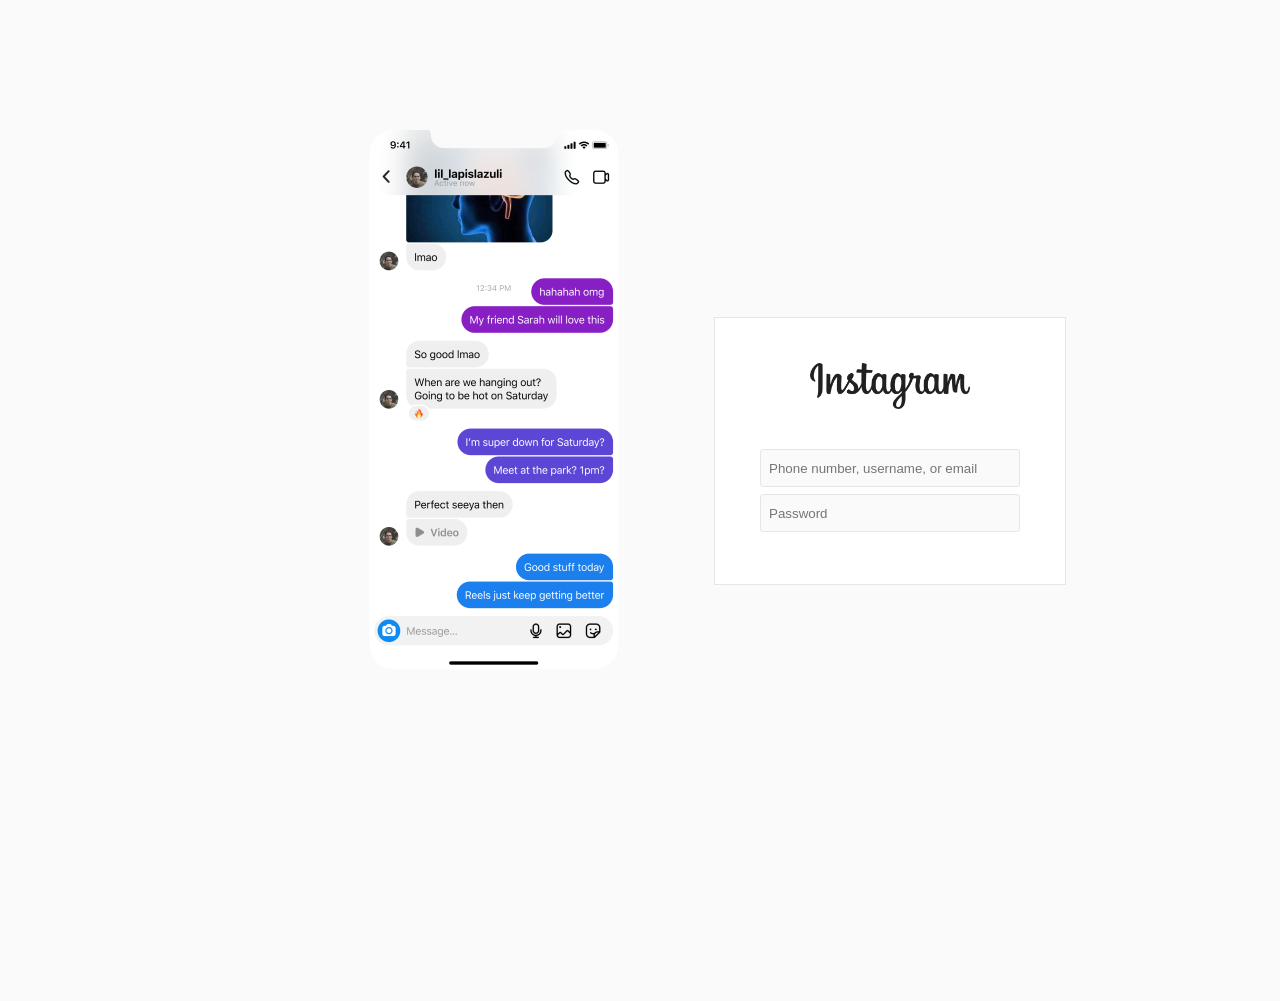
==== Instagram/login_page.html @ 706d497e "Co-authored-by: Gabriel Silva <GabrielSilvaMEL@users.noreply.github.com>" ====
<!DOCTYPE html>
<html lang="en">
<head>
    <meta charset="UTF-8">
    <meta http-equiv="X-UA-Compatible" content="IE=edge">
    <meta name="viewport" content="width=device-width, initial-scale=1.0">
    <title>Instagram</title>

    <link rel="icon" href="imgs/icon.png">

	<style>
        input{
            padding: 9px 0 7px 8px;
            margin-bottom: 7px;
            background-color: hsl(0deg 0% 98%);
            border-radius: 3px;
            border-color: #e6e6e6;
            border-style: solid;
            border-width: 1px;
            height: 20px;
        }
        input:focus{
            border: 1px solid rgb(139, 139, 139);
        }

	</style>
</head>
<body style="background-color: #fafafa; height: 100vh; margin: 0px; margin-top: 11.2vh">
	<!--#DIV-Main-->
    <div 
		style="display: flex;
        flex-direction: row;
        flex-wrap: nowrap;
        align-content: center;
        justify-content: center;
        align-items: center;">

		<!--#Left-->
        <div class="left" 
        style="
            height: 700px; 
            width: 500px; 
            background-image:url(https://www.instagram.com/static/images/homepage/phones/home-phones.png/1dc085cdb87d.png); 
            background-repeat: no-repeat;">

            <img src="imgs/phone_screen.png" 
            style="
                position: relative; 
                top: 28px; 
                left: 155px;">
        </div><!--#end-left-->
        
		<!--#Right-->
        <div class="right" 
            style="
                border-style: solid; 
                border-width: 1px; 
                border-color: #e6e6e6;">

            <div 
			style="
				display: flex;
				flex-direction: column;
				flex-wrap: nowrap;
				align-content: center;
				align-items: stretch;
				justify-content: center;
				width: 260px;
                padding: 45px;
                background-color: #ffffff;">

                <img src="imgs/logo.png" 
					style="padding: 0px 50px 0px 50px; margin-bottom: 40px;"
				>
                <input type="text" placeholder="Phone number, username, or email">
                <input type="password" placeholder="Password">
            </div>
        </div><!--#end-right-->
    </div><!--#end-div-main-->
</body>
</html>
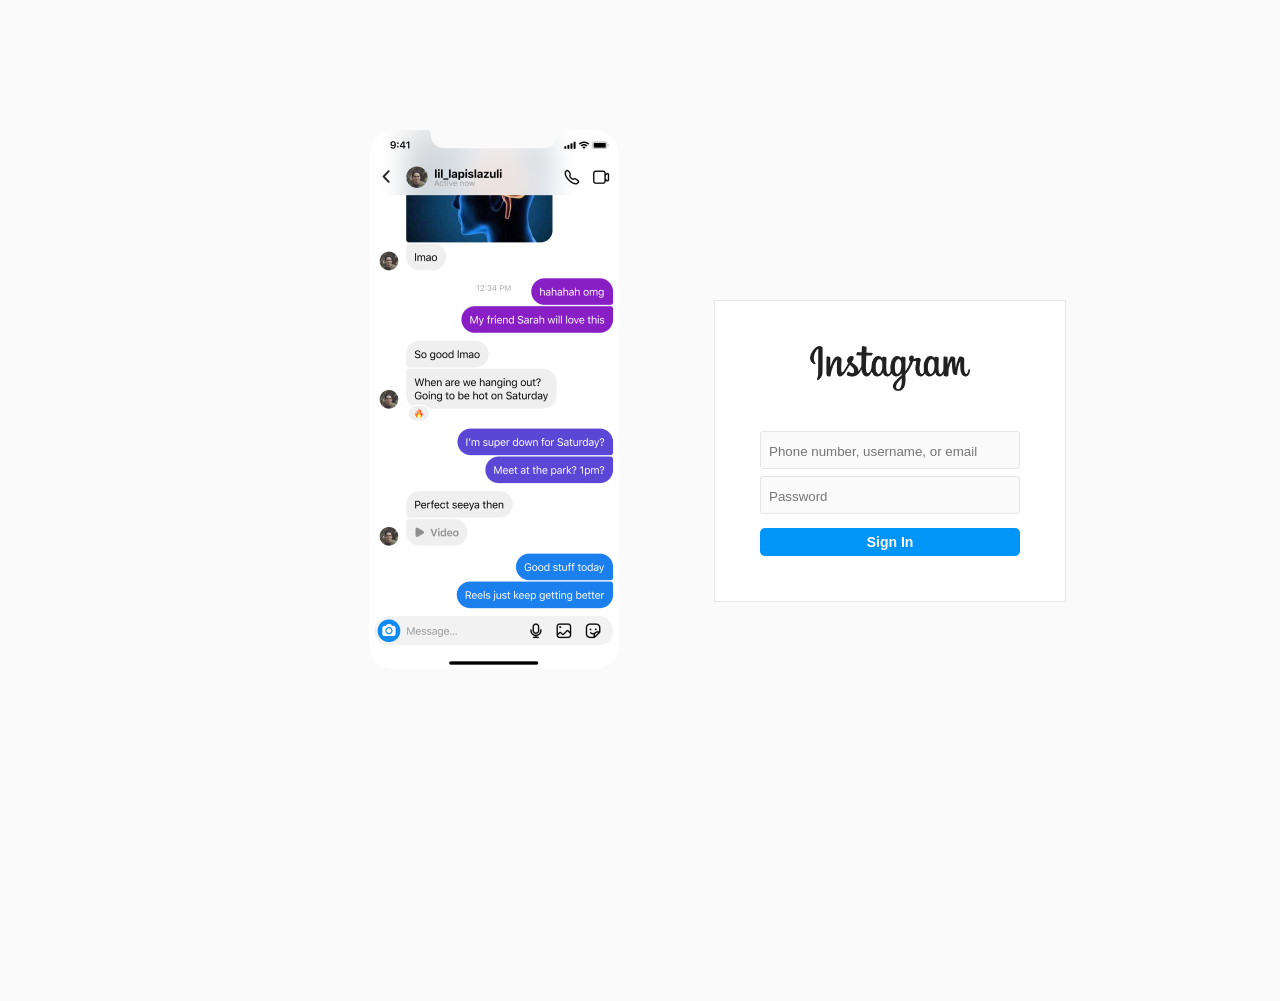
==== commit c68f99ec: "update" ====
--- a/Instagram/login_page.html
+++ b/Instagram/login_page.html
@@ -6,44 +6,18 @@
     <meta name="viewport" content="width=device-width, initial-scale=1.0">
     <title>Instagram</title>
 
+    <link rel="stylesheet" href="style.css">
     <link rel="icon" href="imgs/icon.png">
+</head>
 
-	<style>
-        input{
-            padding: 9px 0 7px 8px;
-            margin-bottom: 7px;
-            background-color: hsl(0deg 0% 98%);
-            border-radius: 3px;
-            border-color: #e6e6e6;
-            border-style: solid;
-            border-width: 1px;
-            height: 20px;
-        }
-        input:focus{
-            border: 1px solid rgb(139, 139, 139);
-        }
+<body style="background-color: #fafafa; height: 100vh; margin: 0px; margin-top: 11.2vh">
 
-	</style>
-</head>
-<body style="background-color: #fafafa; height: 100vh; margin: 0px; margin-top: 11.2vh">
 	<!--#DIV-Main-->
-    <div 
-		style="display: flex;
-        flex-direction: row;
-        flex-wrap: nowrap;
-        align-content: center;
-        justify-content: center;
-        align-items: center;">
+    <div class="mainDIV">
 
 		<!--#Left-->
-        <div class="left" 
-        style="
-            height: 700px; 
-            width: 500px; 
-            background-image:url(https://www.instagram.com/static/images/homepage/phones/home-phones.png/1dc085cdb87d.png); 
-            background-repeat: no-repeat;">
-
-            <img src="imgs/phone_screen.png" 
+        <div class="leftDIV">
+            <img class="phone_scr" src="imgs/phone_screen.png" 
             style="
                 position: relative; 
                 top: 28px; 
@@ -51,31 +25,18 @@
         </div><!--#end-left-->
         
 		<!--#Right-->
-        <div class="right" 
-            style="
-                border-style: solid; 
-                border-width: 1px; 
-                border-color: #e6e6e6;">
-
-            <div 
-			style="
-				display: flex;
-				flex-direction: column;
-				flex-wrap: nowrap;
-				align-content: center;
-				align-items: stretch;
-				justify-content: center;
-				width: 260px;
-                padding: 45px;
-                background-color: #ffffff;">
-
+        <div class="rightDIV">
+            <div class="rightDIV_container">
                 <img src="imgs/logo.png" 
 					style="padding: 0px 50px 0px 50px; margin-bottom: 40px;"
 				>
                 <input type="text" placeholder="Phone number, username, or email">
                 <input type="password" placeholder="Password">
+
+                <button type="button">Sign In</button>
             </div>
         </div><!--#end-right-->
     </div><!--#end-div-main-->
+    
 </body>
 </html>
--- a/Instagram/style.css
+++ b/Instagram/style.css
@@ -0,0 +1,63 @@
+body, input, button{
+    font-family: -apple-system,BlinkMacSystemFont,"Segoe UI",Roboto,Helvetica,Arial,sans-serif;
+}
+
+input{
+    padding: 9px 0 7px 8px;
+    margin-bottom: 7px;
+    background-color: hsl(0deg 0% 98%);
+    border-radius: 3px;
+    border-color: #e6e6e6;
+    border-style: solid;
+    border-width: 1px;
+    height: 20px;
+}
+
+button {
+    background-color: #0095F6;
+    border: none;
+    color: white;
+    padding: 6px 9px;
+    text-align: center;
+    text-decoration: none;
+    display: inline-block;
+    font-size: 14px;
+    font-weight: 600;
+    cursor: pointer;
+    border-radius: 5px;
+    margin-top: 7px;
+}
+
+.mainDIV{
+    display: flex;
+    flex-direction: row;
+    flex-wrap: nowrap;
+    align-content: center;
+    justify-content: center;
+    align-items: center;
+}
+
+.leftDIV{
+    height: 700px; 
+    width: 500px; 
+    background-image:url(https://www.instagram.com/static/images/homepage/phones/home-phones.png/1dc085cdb87d.png); 
+    background-repeat: no-repeat;
+}
+
+.rightDIV{
+    border-style: solid; 
+    border-width: 1px; 
+    border-color: #e6e6e6;
+}
+
+.rightDIV_container{
+    display: flex;
+    flex-direction: column;
+    flex-wrap: nowrap;
+    align-content: center;
+    align-items: stretch;
+    justify-content: center;
+    width: 260px;
+    padding: 45px;
+    background-color: #ffffff;
+}
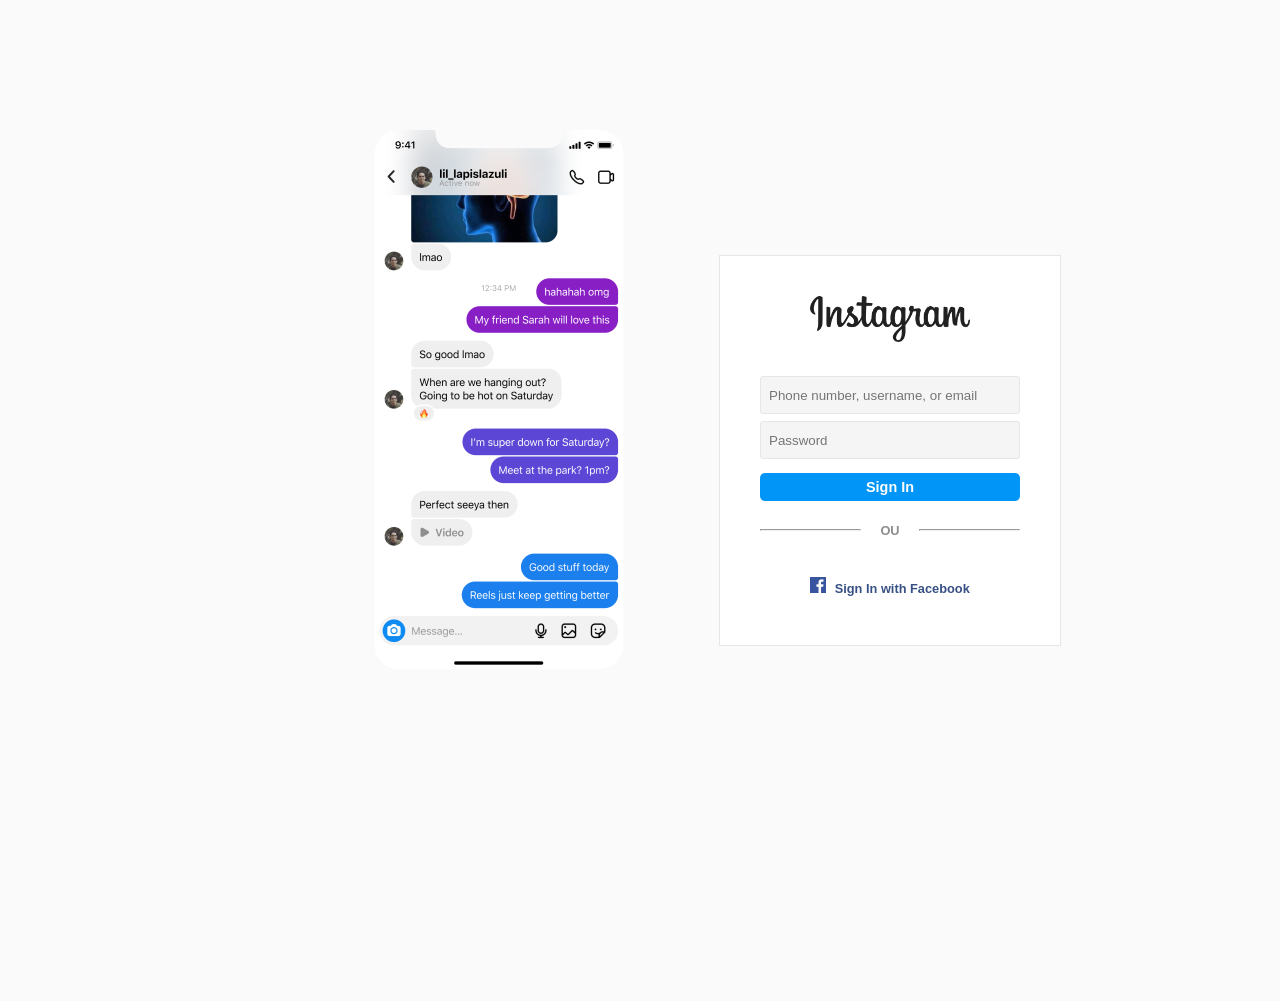
==== commit 839a2795: "updt" ====
--- a/Instagram/login_page.html
+++ b/Instagram/login_page.html
@@ -10,7 +10,7 @@
     <link rel="icon" href="imgs/icon.png">
 </head>
 
-<body style="background-color: #fafafa; height: 100vh; margin: 0px; margin-top: 11.2vh">
+<body>
 
 	<!--#DIV-Main-->
     <div class="mainDIV">
@@ -18,25 +18,42 @@
 		<!--#Left-->
         <div class="leftDIV">
             <img class="phone_scr" src="imgs/phone_screen.png" 
-            style="
-                position: relative; 
-                top: 28px; 
-                left: 155px;">
+            style=" position: relative; 
+                    top: 28px; 
+                    left: 155px;">
         </div><!--#end-left-->
         
 		<!--#Right-->
         <div class="rightDIV">
             <div class="rightDIV_container">
                 <img src="imgs/logo.png" 
-					style="padding: 0px 50px 0px 50px; margin-bottom: 40px;"
-				>
+					style=" padding: 0 3.1rem; 
+                            margin-bottom: 2.1rem;">
+
                 <input type="text" placeholder="Phone number, username, or email">
                 <input type="password" placeholder="Password">
 
-                <button type="button">Sign In</button>
+                <button class="singin" type="button">Sign In</button>
+
+                <div style="display: flex; align-items: center; margin: 0.6rem 0 1.1rem">
+                    <hr>
+                    <p class="ou">OU</p>
+                    <hr>
+                </div>
+
+                <div style="align-items: stretch; justify-content: flex-start; flex-direction: column; align-content: stretch; display: flex; margin: 0.5rem 2.5rem;">
+                    <button type="button" style="border: none; background-color: #ffffff; cursor: pointer; width: 100%">
+                        <img src="imgs/fb_logo.png" 
+                        style="background-repeat: no-repeat;
+                        height: 16px;
+                        width: 16px;
+                        margin-right: 0.3rem;">
+                        <span style="font-weight: 650; color: #385185; font-size: 0.8rem">Sign In with Facebook</span>
+                    </button>
+                </div>
             </div>
         </div><!--#end-right-->
     </div><!--#end-div-main-->
-    
+
 </body>
 </html>
--- a/Instagram/style.css
+++ b/Instagram/style.css
@@ -2,30 +2,27 @@
     font-family: -apple-system,BlinkMacSystemFont,"Segoe UI",Roboto,Helvetica,Arial,sans-serif;
 }
 
+body{
+    background-color: #fafafa; 
+    height: 100vh; 
+    margin: 0px; 
+    margin-top: 11.2vh
+}
+
 input{
-    padding: 9px 0 7px 8px;
-    margin-bottom: 7px;
-    background-color: hsl(0deg 0% 98%);
+    background-color: #f5f5f5;
     border-radius: 3px;
     border-color: #e6e6e6;
     border-style: solid;
     border-width: 1px;
+
     height: 20px;
+    padding: 9px 0 7px 8px;
+    margin-bottom: 7px;
 }
 
-button {
-    background-color: #0095F6;
-    border: none;
-    color: white;
-    padding: 6px 9px;
-    text-align: center;
-    text-decoration: none;
-    display: inline-block;
-    font-size: 14px;
-    font-weight: 600;
-    cursor: pointer;
-    border-radius: 5px;
-    margin-top: 7px;
+hr{
+    width: 50%;
 }
 
 .mainDIV{
@@ -38,10 +35,11 @@
 }
 
 .leftDIV{
+    background-image:url(https://www.instagram.com/static/images/homepage/phones/home-phones.png/1dc085cdb87d.png); 
+    background-repeat: no-repeat;
+
     height: 700px; 
     width: 500px; 
-    background-image:url(https://www.instagram.com/static/images/homepage/phones/home-phones.png/1dc085cdb87d.png); 
-    background-repeat: no-repeat;
 }
 
 .rightDIV{
@@ -51,13 +49,38 @@
 }
 
 .rightDIV_container{
+    background-color: #ffffff;
     display: flex;
     flex-direction: column;
     flex-wrap: nowrap;
     align-content: center;
     align-items: stretch;
     justify-content: center;
+
     width: 260px;
-    padding: 45px;
-    background-color: #ffffff;
-}+    padding: 40px;
+}
+
+.singin{
+    background-color: #0095F6;
+    border: none;
+    color: white;
+    border-radius: 5px;
+    font-size: 0.9rem;
+    font-weight: 600;
+    cursor: pointer;
+    text-decoration: none;
+    text-align: center;
+
+    display: inline-block;
+    margin-top: 7px;
+    padding: 6px 9px;
+}
+
+.ou{
+    font-size: 0.8rem;
+    font-weight: 600;
+    color: #8E8E8E;
+    padding: 0 1.2rem;
+}
+
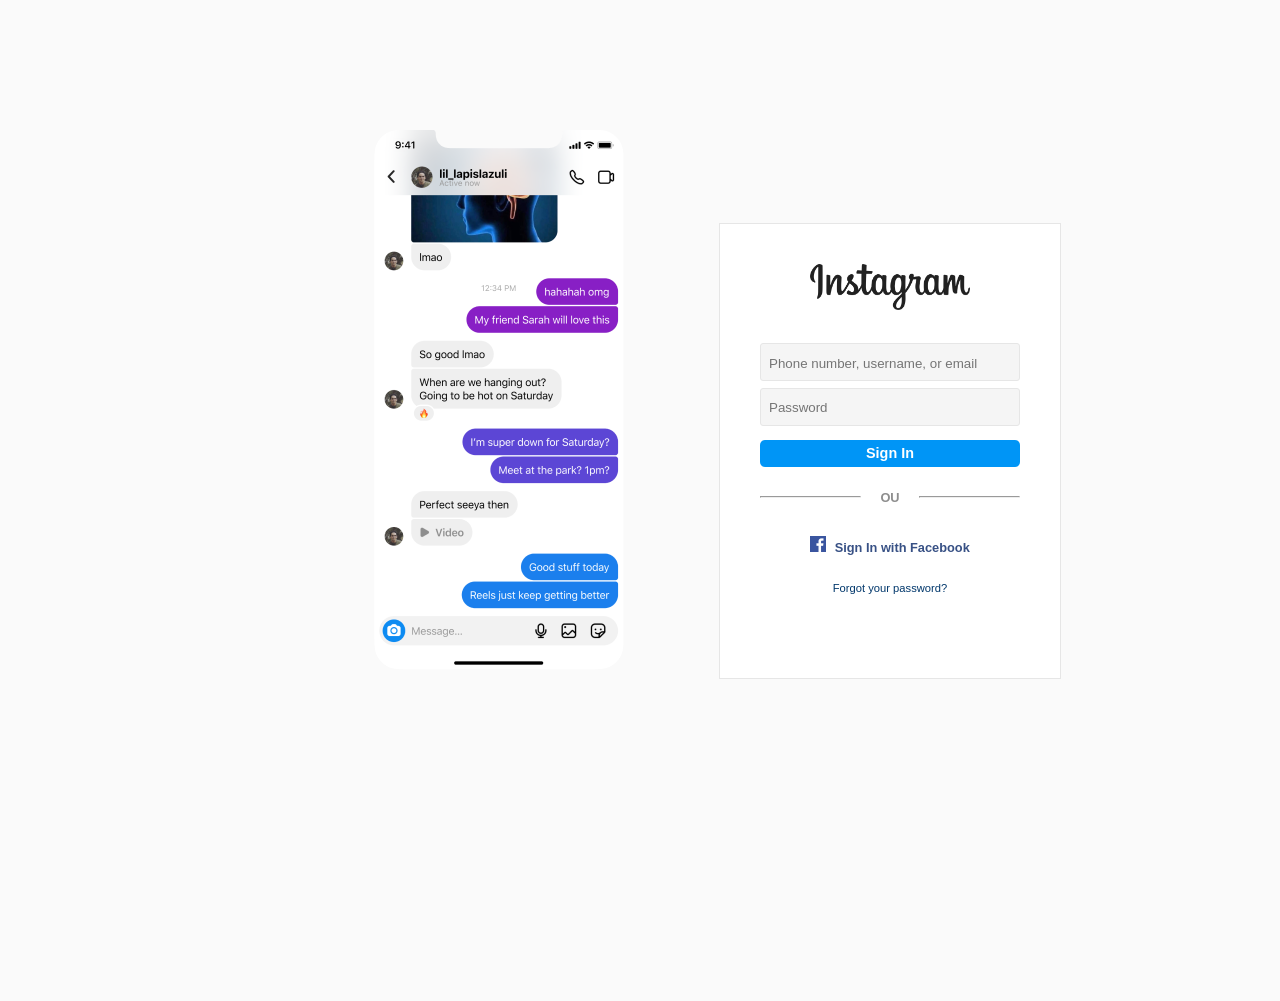
==== commit 1895da92: "updt" ====
--- a/Instagram/login_page.html
+++ b/Instagram/login_page.html
@@ -24,7 +24,7 @@
         </div><!--#end-left-->
         
 		<!--#Right-->
-        <div class="rightDIV">
+        <div class="rightDIV"><!--#One-->
             <div class="rightDIV_container">
                 <img src="imgs/logo.png" 
 					style=" padding: 0 3.1rem; 
@@ -41,17 +41,18 @@
                     <hr>
                 </div>
 
-                <div style="align-items: stretch; justify-content: flex-start; flex-direction: column; align-content: stretch; display: flex; margin: 0.5rem 2.5rem;">
+                <div class="divFacebbok">
                     <button type="button" style="border: none; background-color: #ffffff; cursor: pointer; width: 100%">
                         <img src="imgs/fb_logo.png" 
-                        style="background-repeat: no-repeat;
-                        height: 16px;
-                        width: 16px;
-                        margin-right: 0.3rem;">
+                        style="background-repeat: no-repeat; height: 16px; width: 16px; margin-right: 0.3rem;">
                         <span style="font-weight: 650; color: #385185; font-size: 0.8rem">Sign In with Facebook</span>
                     </button>
                 </div>
-            </div>
+
+                <a href="" class="forgot_pass">Forgot your password?</a>
+            </div><!--#end-one-->
+
+            <div class="rightDIV_container"></div>
         </div><!--#end-right-->
     </div><!--#end-div-main-->
 
--- a/Instagram/style.css
+++ b/Instagram/style.css
@@ -17,8 +17,8 @@
     border-width: 1px;
 
     height: 20px;
-    padding: 9px 0 7px 8px;
-    margin-bottom: 7px;
+    padding: 0.56rem 0 0.43rem 0.5rem;
+    margin-bottom: 0.43rem;
 }
 
 hr{
@@ -58,7 +58,7 @@
     justify-content: center;
 
     width: 260px;
-    padding: 40px;
+    padding: 2.5rem 2.5rem 1.3rem;
 }
 
 .singin{
@@ -74,7 +74,7 @@
 
     display: inline-block;
     margin-top: 7px;
-    padding: 6px 9px;
+    padding: 0.37rem 0.56rem; 
 }
 
 .ou{
@@ -84,3 +84,21 @@
     padding: 0 1.2rem;
 }
 
+.divFacebook{
+    align-items: stretch; 
+    justify-content: flex-start; 
+    flex-direction: column; 
+    align-content: stretch; 
+    display: flex; 
+    margin: 0.5rem 2.5rem;
+}
+
+.forgot_pass{
+    text-align: center; 
+    text-decoration: none; 
+    font-size: 0.7rem; 
+    line-height: 16px; 
+    color: #00376B; 
+    margin-top: 1.5rem;
+}
+
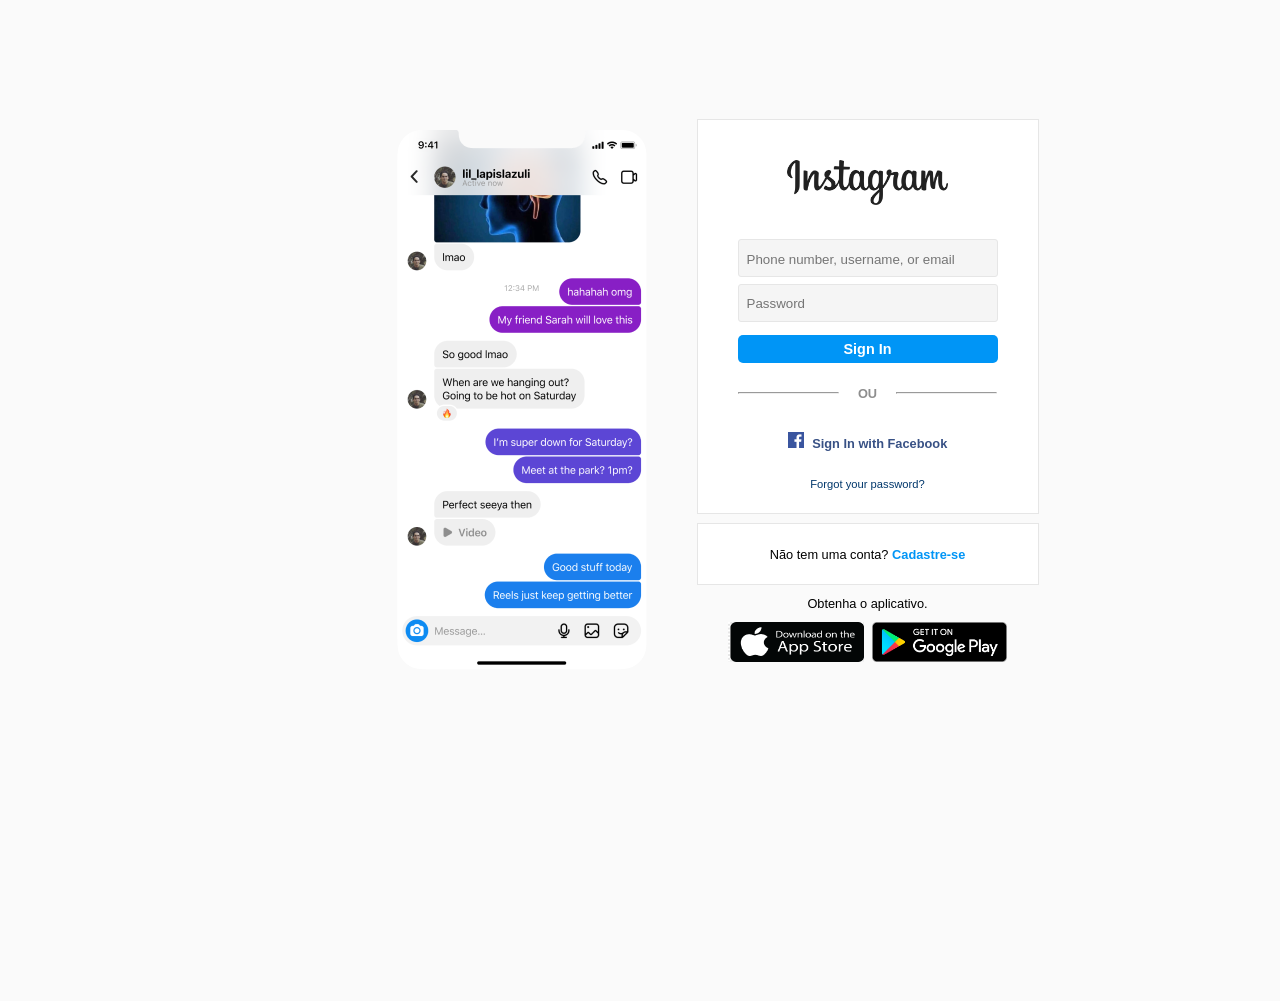
==== commit 0cfb7c1e: "updt" ====
--- a/Instagram/login_page.html
+++ b/Instagram/login_page.html
@@ -24,7 +24,7 @@
         </div><!--#end-left-->
         
 		<!--#Right-->
-        <div class="rightDIV"><!--#One-->
+        <div><!--#One-->
             <div class="rightDIV_container">
                 <img src="imgs/logo.png" 
 					style=" padding: 0 3.1rem; 
@@ -52,7 +52,20 @@
                 <a href="" class="forgot_pass">Forgot your password?</a>
             </div><!--#end-one-->
 
-            <div class="rightDIV_container"></div>
+            <!--#Two-->
+            <div class="rightDIV_container" style="margin-bottom: 0.6rem ;padding: 0.6rem 2.5rem;">
+                <div>
+                    <p style="font-size: 0.8rem; text-align: center;">Não tem uma conta? <a href="" style="color: #0095F6; text-decoration: none; font-weight: 600">Cadastre-se</a></p>
+                </div>
+            </div><!--#end-two-->
+
+            <div>
+                <p style="text-align: center; font-size: 0.8rem; line-height: 18px; margin: 0.6rem 1.2rem;">Obtenha o aplicativo.</p>
+                <div style="margin: 0 0.6rem; justify-content: center; display: flex;">
+                    <img src="imgs/appstore.png" style="width: 136px; height: 40px; margin-right: 0.5rem;"></i>
+                    <img src="imgs/googleplay.png" style="width: 134.28px; height: 40px;"></img>
+                </div>
+            </div>
         </div><!--#end-right-->
     </div><!--#end-div-main-->
 
--- a/Instagram/style.css
+++ b/Instagram/style.css
@@ -38,18 +38,17 @@
     background-image:url(https://www.instagram.com/static/images/homepage/phones/home-phones.png/1dc085cdb87d.png); 
     background-repeat: no-repeat;
 
-    height: 700px; 
-    width: 500px; 
-}
-
-.rightDIV{
-    border-style: solid; 
-    border-width: 1px; 
-    border-color: #e6e6e6;
+    height: 570px; 
+    width: 455px; 
 }
 
 .rightDIV_container{
     background-color: #ffffff;
+
+    border-style: solid; 
+    border-width: 1px; 
+    border-color: #e6e6e6;
+
     display: flex;
     flex-direction: column;
     flex-wrap: nowrap;
@@ -59,6 +58,7 @@
 
     width: 260px;
     padding: 2.5rem 2.5rem 1.3rem;
+    margin: 0.6rem 0
 }
 
 .singin{
